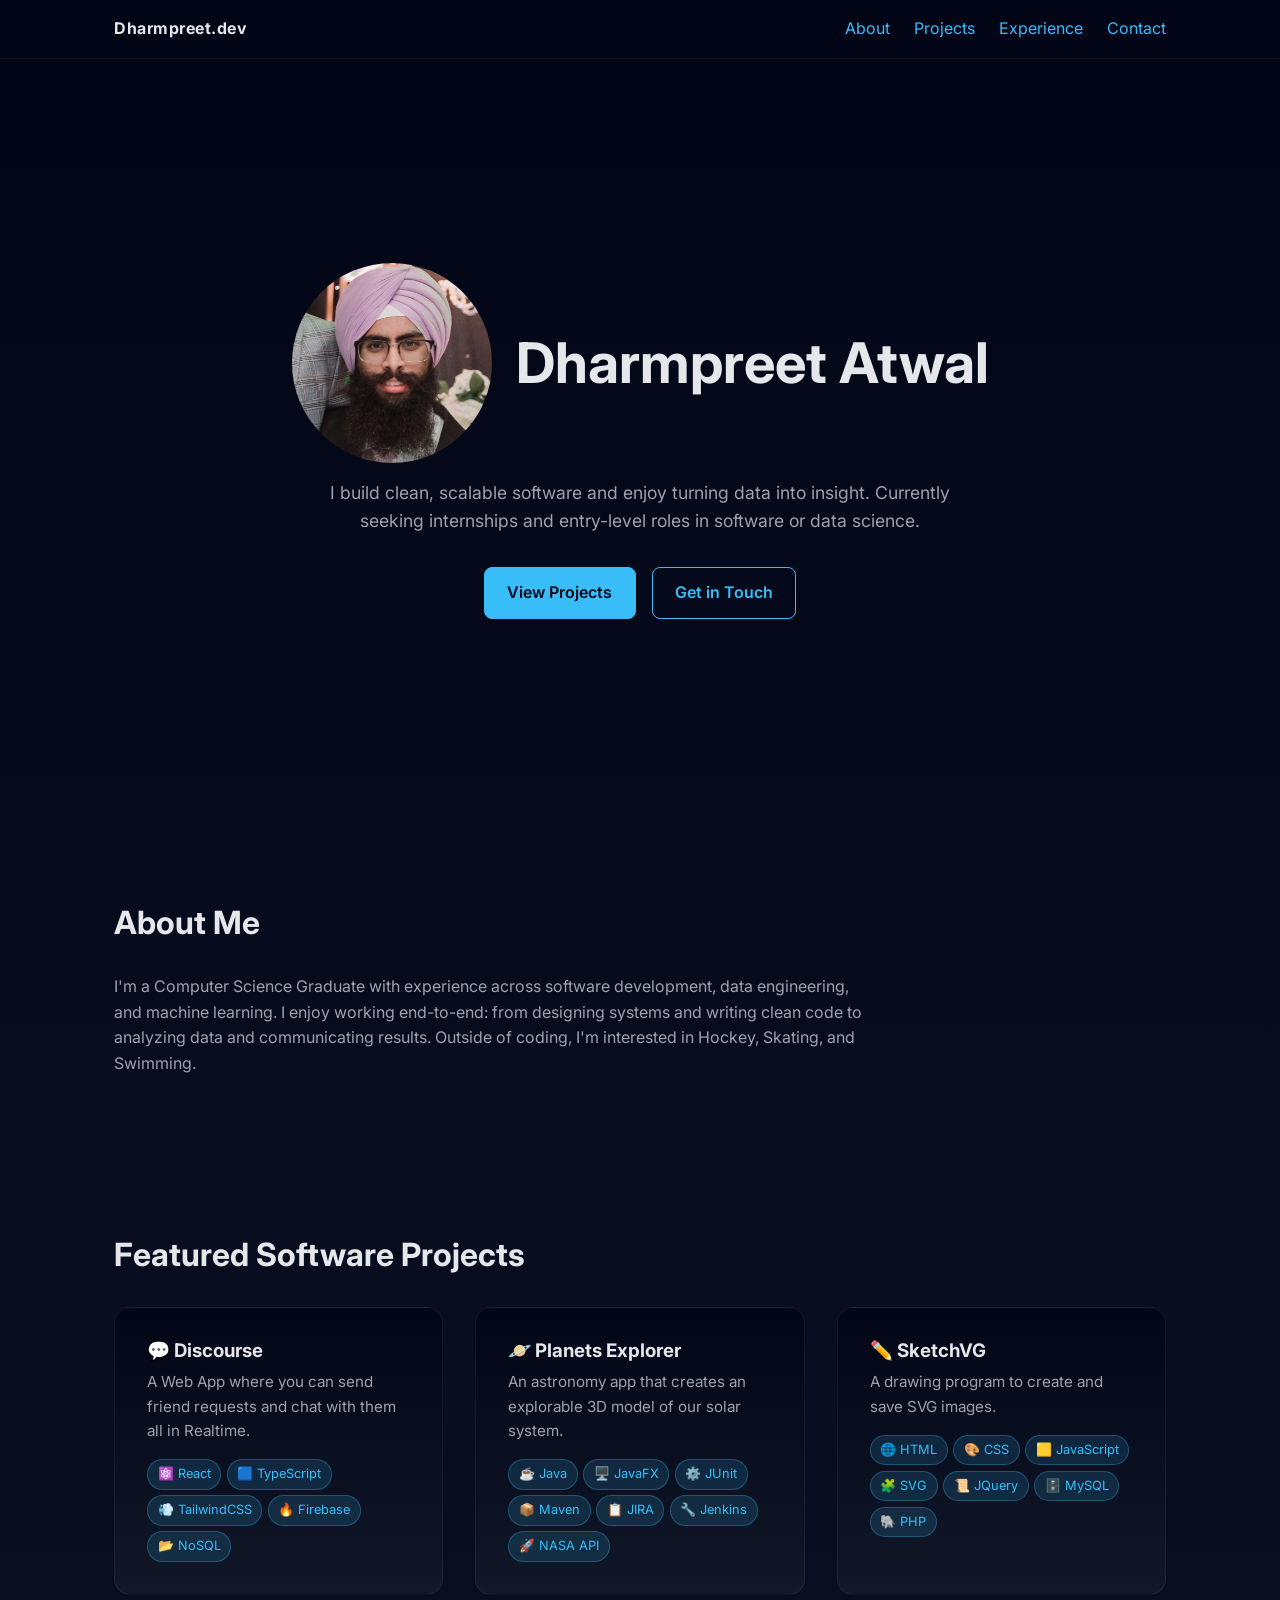
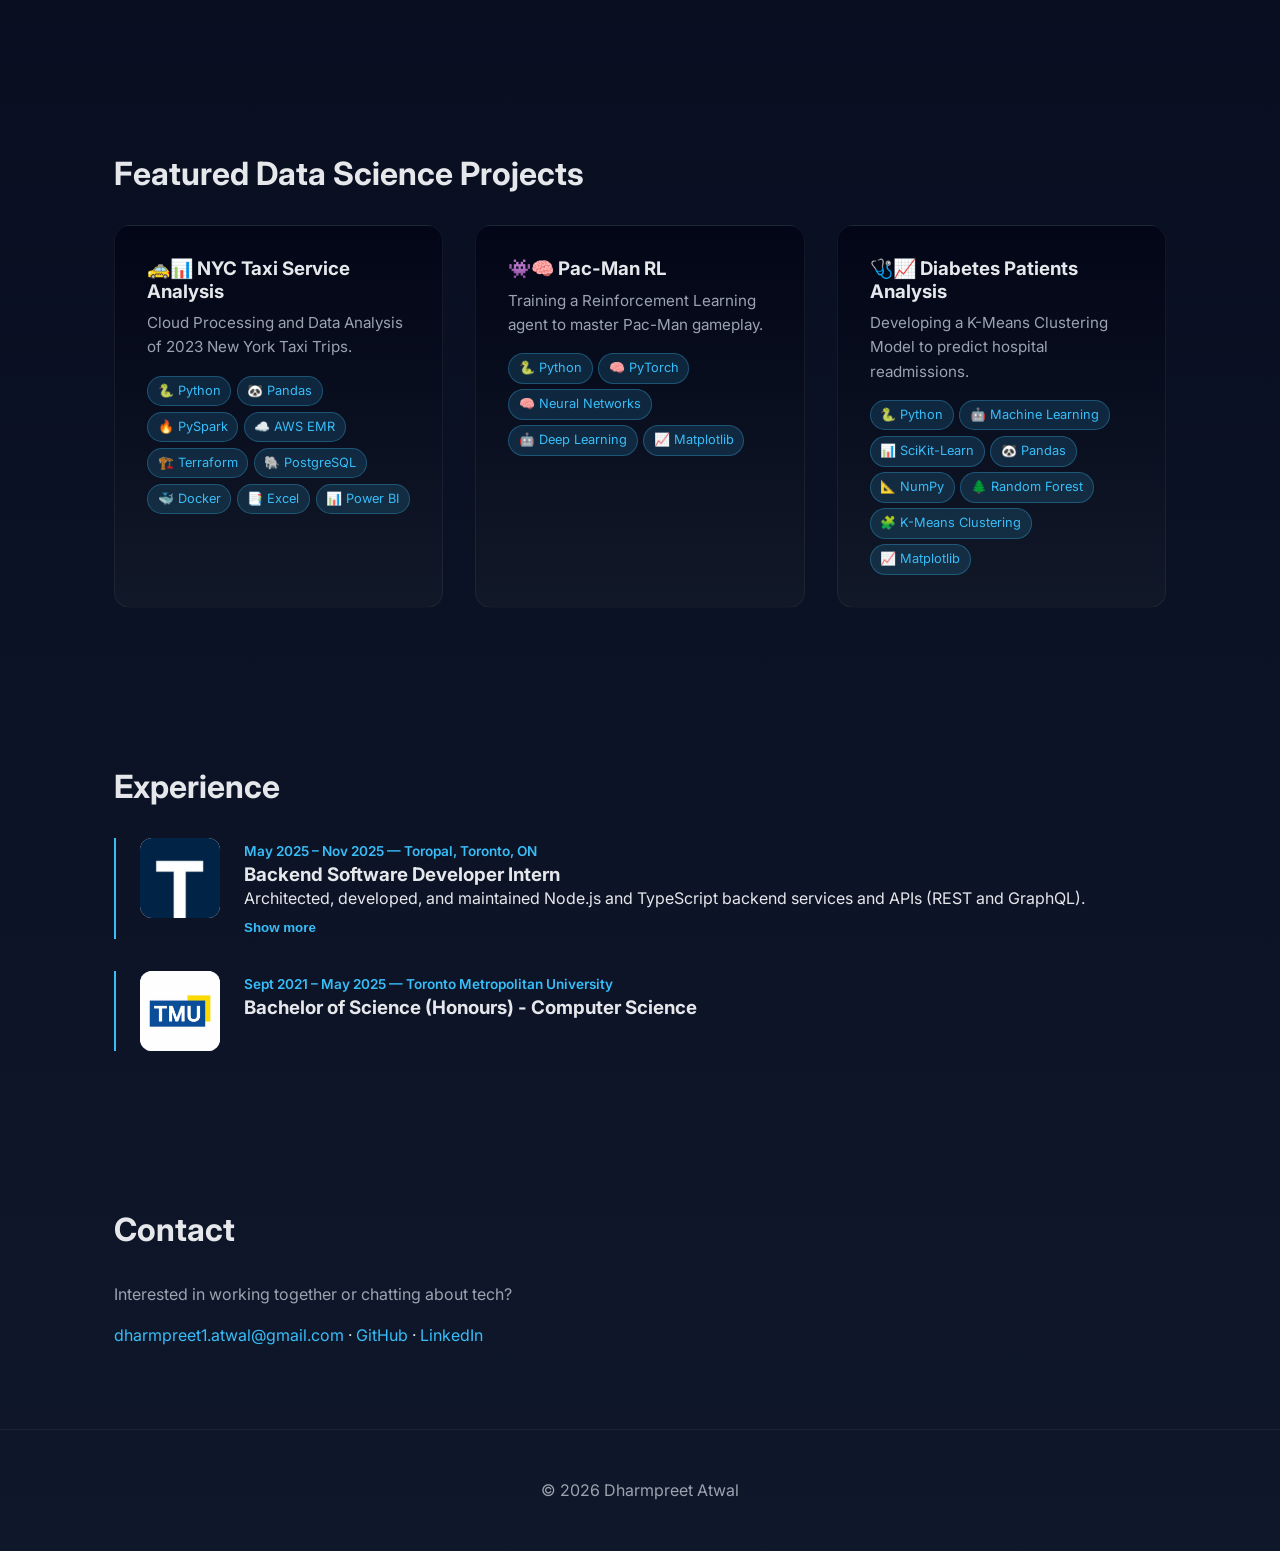
==== index.html @ 146b5bf4 "first commit" ====
<!DOCTYPE html>
<html lang="en">
<head>
  <meta charset="UTF-8" />
  <meta name="viewport" content="width=device-width, initial-scale=1.0" />
  <title>Dharmpreet Atwal | Software & Data Science Portfolio</title>
  <meta name="description" content="Computer Science portfolio showcasing software engineering and data science projects." />

  <!-- Google Font -->
  <link href="https://fonts.googleapis.com/css2?family=Inter:wght@300;400;600;700&display=swap" rel="stylesheet">
  <link rel="stylesheet" href="css/style.css">
  <link rel="shortcut icon" href="./favicon.ico" type="image/x-icon">
</head>
<body>

  <header>
    <nav>
      <div class="logo">Dharmpreet.dev</div>
      <ul>
        <li><a href="#about">About</a></li>
        <li><a href="#projects">Projects</a></li>
        <li><a href="#experience">Experience</a></li>
        <li><a href="#contact">Contact</a></li>
      </ul>
    </nav>
  </header>

  <main>

    <!-- Hero -->
    <section class="hero">
      <div class="reveal">
        <div class="hero-header">
          <img style="margin-bottom: 1rem;" src="assets/profile.jpg" alt="Dharmpreet Atwal" class="profile-image" />
          <h1>Dharmpreet Atwal</h1>
        </div>
        <p>
          I build clean, scalable software and enjoy turning data into insight.
          Currently seeking internships and entry-level roles in software or data science.
        </p>
        <div class="cta">
          <a class="btn primary" href="#projects">View Projects</a>
          <a class="btn" href="#contact">Get in Touch</a>
        </div>
      </div>
    </section>

    <!-- About -->
    <section id="about" class="reveal">
      <h2>About Me</h2>
      <p style="max-width: 750px; color: var(--muted)">
        I'm a Computer Science Graduate with experience across software development, data engineering, and machine learning.
        I enjoy working end-to-end: from designing systems and writing clean code to analyzing data and communicating results.
        Outside of coding, I'm interested in Hockey, Skating, and Swimming. 
      </p>
    </section>

    <!-- Software Projects -->
    <section id="projects" class="reveal">
      <h2>Featured Software Projects</h2>
      <div class="grid">
        <div class="card" onclick="window.location.href='https://discourse-e9aff.web.app/'">
          <h3>💬 Discourse</h3>
          <p>
            A Web App where you can send friend requests and chat with them all in Realtime. 
          </p>
          <div class="tags">
            <span class="tag">React</span>
            <span class="tag">TypeScript</span>
            <span class="tag">TailwindCSS</span>
            <span class="tag">Firebase</span>
            <span class="tag">NoSQL</span>
          </div>
        </div>

        <div class="card" onclick="window.location.href='./pages/planets-explorer.html'">
          <h3>🪐 Planets Explorer</h3>
          <p>
            An astronomy app that creates an explorable 3D model of our solar system.
          </p>
          <div class="tags">
            <span class="tag">Java</span>
            <span class="tag">JavaFX</span>
            <span class="tag">JUnit</span>
            <span class="tag">Maven</span>
            <span class="tag">JIRA</span>
            <span class="tag">Jenkins</span>
            <span class="tag">NASA API</span>
          </div>
        </div>

        <div class="card" onclick="window.location.href='https://sketch-1d5ihfvz2-dharmatwals-projects.vercel.app/'">
          <h3>✏️ SketchVG</h3>
          <p>
            A drawing program to create and save SVG images.
          </p>
          <div class="tags">
            <span class="tag">HTML</span>
            <span class="tag">CSS</span>
            <span class="tag">JavaScript</span>
            <span class="tag">SVG</span>
            <span class="tag">JQuery</span>
            <span class="tag">MySQL</span>
            <span class="tag">PHP</span>
          </div>
        </div>
      </div>
    </section>

    <!-- Data Science Projects -->
    <section id="projects" class="reveal">
      <h2>Featured Data Science Projects</h2>
      <div class="grid">
        <div class="card" onclick="window.location.href='./pages/nyc-taxi.html'">
          <h3>🚕📊 NYC Taxi Service Analysis</h3>
          <p>
            Cloud Processing and Data Analysis of 2023 New York Taxi Trips.  
          </p>
          <div class="tags">
            <span class="tag">Python</span>
            <span class="tag">Pandas</span>
            <span class="tag">PySpark</span>
            <span class="tag">AWS EMR</span>
            <span class="tag">Terraform</span>
            <span class="tag">PostgreSQL</span>
            <span class="tag">Docker</span>
            <span class="tag">Excel</span>
            <span class="tag">Power BI</span>
          </div>
        </div>

        <div class="card" onclick="window.location.href='./pages/pacman.html'">
          <h3>👾🧠 Pac-Man RL</h3>
          <p>
            Training a Reinforcement Learning agent to master Pac-Man gameplay.
          </p>
          <div class="tags">
            <span class="tag">Python</span>
            <span class="tag">PyTorch</span>
            <span class="tag">Neural Networks</span>
            <span class="tag">Deep Learning</span>
            <span class="tag">Matplotlib</span>
          </div>
        </div>

        
        <div class="card" onclick="window.location.href='./pages/diabetes.html'">
          <h3>🩺📈 Diabetes Patients Analysis</h3>
          <p>
            Developing a K-Means Clustering Model to predict hospital readmissions.  
          </p>
          <div class="tags">
            <span class="tag">Python</span>
            <span class="tag"> Machine Learning </span>
            <span class="tag"> SciKit-Learn </span>
            <span class="tag">Pandas</span>
            <span class="tag">NumPy</span>
            <span class="tag">Random Forest</span>
            <span class="tag">K-Means Clustering</span>
            <span class="tag">Matplotlib</span>
          </div>
        </div>
      </div>
    </section>

    <!-- Experience -->
    <section id="experience" class="reveal">
      <h2>Experience</h2>
      <div class="timeline">
        <div class="timeline-item">
          <div class="timeline-content">
            <img src="assets/toropal_logo.jpg" alt="Toropal logo" class="timeline-image" />

            <div class="timeline-text">
              <span>May 2025 – Nov 2025 — Toropal, Toronto, ON</span>
              <h3>Backend Software Developer Intern</h3>
              <p>
                Architected, developed, and maintained Node.js and TypeScript backend services and APIs (REST and GraphQL).
              </p>

              <button class="show-more-btn">Show more</button>

              <ul class="experience-details">
                <li>Collaborated on System Design and architecture, including defining Microservices, event-driven components, and scaling strategies</li>
                <li>Designed and optimized PostgreSQL database schemas for reliability, performance, and maintainability</li>
                <li>Implemented authentication, authorization, and security best practices in the Express.js framework</li>
                <li>Wrote comprehensive unit, integration, and end-to-end tests; championed test-driven development and participated actively in peer Code Reviews</li>
                <li>Diagnosed and resolved bugs, performance bottlenecks, and security vulnerabilities; conducted root-cause analysis and post-mortems</li>
                <li>Set up and maintained CI/CD pipelines, automated deployments, and Infrastructure-As-Code</li>
                <li>Monitored application health and observability using logging, metrics, and tracing tools; established alerts and SLIs/SLOs</li>
                <li>Created and maintained up-to-date documentation of services, endpoints, system designs, and release notes</li>
                <li>Planned and executed data migrations, schema changes, and dependency upgrades with minimal downtime</li>
                <li>Led and contributed to technical design sessions</li>
              </ul>
            </div>
          </div>
        </div>


        <div class="timeline-item">
          <div class="timeline-content">
            <img src="assets/tmu-logo.jpg" alt="Toropal logo" class="timeline-image" />

            <div class="timeline-text">
              <span>Sept 2021 – May 2025 — Toronto Metropolitan University</span>
              <h3>Bachelor of Science (Honours) - Computer Science </h3>
            </div>
          </div>
        </div>
      </div>
    </section>

    <!-- Contact -->
    <section id="contact" class="reveal">
      <h2>Contact</h2>
      <p style="color: var(--muted)">Interested in working together or chatting about tech?</p>
      <p style="margin-top: 1rem">
        <a href="mailto:dharmpreet1.atwal@gmail.com">dharmpreet1.atwal@gmail.com</a> ·
        <a href="https://github.com/DharmpreetAtwal" target="_blank">GitHub</a> ·
        <a href="https://www.linkedin.com/in/dharmpreet-atwal-04a757250/" target="_blank">LinkedIn</a>
      </p>
    </section>

  </main>

  <footer>
    <p>© 2026 Dharmpreet Atwal </p>
  </footer>

  <script src="./index.js"></script>

</body>
</html>
---- css/style.css ----
:root {
    --bg: #0f172a;            /* slate-900 */
    --card: #111827;          /* gray-900 */
    --text: #e5e7eb;          /* gray-200 */
    --muted: #9ca3af;         /* gray-400 */
    --accent: #38bdf8;        /* sky-400 */
    --accent-dark: #0284c7;   /* sky-600 */
}

* {
    box-sizing: border-box;
    margin: 0;
    padding: 0;
}

html {
    scroll-behavior: smooth;
}

body {
    font-family: 'Inter', sans-serif;
    background: linear-gradient(180deg, #020617, var(--bg));
    color: var(--text);
    line-height: 1.6;
}

a {
    color: var(--accent);
    text-decoration: none;
}

a:hover {
    color: var(--accent-dark);
}

/* ---------- Layout ---------- */

header {
    position: sticky;
    top: 0;
    z-index: 100;
    background: rgba(2, 6, 23, 0.85);
    backdrop-filter: blur(10px);
    border-bottom: 1px solid rgba(255, 255, 255, 0.05);
}

nav {
    max-width: 1100px;
    margin: auto;
    padding: 1rem 1.5rem;
    display: flex;
    justify-content: space-between;
    align-items: center;
}

nav .logo {
    font-weight: 700;
    letter-spacing: 0.5px;
}

nav ul {
    list-style: none;
    display: flex;
    gap: 1.5rem;
}

section {
    max-width: 1100px;
    margin: auto;
    padding: 5rem 1.5rem;
}

h1, h2, h3 {
    line-height: 1.2;
}

h2 {
    font-size: 2rem;
    margin-bottom: 2rem;
}

/* ---------- Hero ---------- */

.hero {
    min-height: 85vh;
    display: grid;
    place-items: center;
    text-align: center;
}

.hero h1 {
    font-size: clamp(2.5rem, 5vw, 3.5rem);
    margin-bottom: 1rem;
}

.hero p {
    max-width: 650px;
    margin: auto;
    color: var(--muted);
    font-size: 1.1rem;
}

.hero .cta {
    margin-top: 2rem;
    display: flex;
    justify-content: center;
    gap: 1rem;
    flex-wrap: wrap;
}

.btn {
    padding: 0.75rem 1.4rem;
    border-radius: 8px;
    font-weight: 600;
    border: 1px solid var(--accent);
    background: transparent;
    color: var(--accent);
    transition: all 0.25s ease;
}

.btn.primary {
    background: var(--accent);
    color: #020617;
}

.btn:hover {
    transform: translateY(-2px);
    box-shadow: 0 10px 25px rgba(56, 189, 248, 0.25);
}

.hero-header {
  display: flex;
  align-items: center;
  gap: 1.5rem;
  justify-content: center;
}

.profile-image {
  width: 200px;
  height: 200px;
  border-radius: 50%;
  object-fit: cover;
  flex-shrink: 0;
}

/* ---------- Cards ---------- */

.grid {
    display: grid;
    grid-template-columns: repeat(auto-fit, minmax(280px, 1fr));
    gap: 2rem;
}

.card {
    background: linear-gradient(180deg, #020617, var(--card));
    border: 1px solid rgba(255, 255, 255, 0.06);
    border-radius: 16px;
    padding: 2rem;
    transition: transform 0.25s ease, box-shadow 0.25s ease;
    cursor: pointer;
}

.card:hover {
    transform: translateY(-6px);
    box-shadow: 0 25px 40px rgba(0, 0, 0, 0.45);
}

.card h3 {
    margin-bottom: 0.5rem;
}

.card p {
    color: var(--muted);
    font-size: 0.95rem;
}

.tags {
    margin-top: 1rem;
    display: inline-flex;
    flex-wrap: wrap;
    align-items: center;
    gap: 0.35rem;
}

.tag {
    font-size: 0.8rem;
    padding: 0.25rem 0.6rem;
    border-radius: 999px;
    background: rgba(56, 189, 248, 0.15);
    color: var(--accent);
    border: 1px solid rgba(56, 189, 248, 0.3);
}

/* ---------- Timeline ---------- */

.timeline {
    display: grid;
    gap: 2rem;
}

.timeline-item {
    padding-left: 1.5rem;
    border-left: 2px solid var(--accent);
}

.timeline-item span {
    font-size: 0.85rem;
    color: var(--accent);
    font-weight: 600;
}

.timeline-content {
  display: flex;
  gap: 1.5rem;
  align-items: flex-start;
}

.timeline-image {
  width: 80px;
  height: 80px;
  object-fit: contain;
  border-radius: 12px;
  background: #fff;
}

.timeline-text {
  flex: 1;
}

.show-more-btn {
  margin-top: 0.5rem;
  background: none;
  border: none;
  color: var(--accent);
  font-weight: 600;
  cursor: pointer;
  padding: 0;
}

.show-more-btn:hover {
  text-decoration: underline;
}

.experience-details {
  margin-top: 0.75rem;
  padding-left: 1.25rem;
  color: var(--muted);
  display: none;
}

.experience-details li {
  margin-bottom: 0.4rem;
}

/* ---------- Footer ---------- */

footer {
    border-top: 1px solid rgba(255, 255, 255, 0.05);
    padding: 3rem 1.5rem;
    text-align: center;
    color: var(--muted);
}

/* ---------- Animations ---------- */

.reveal {
    opacity: 0;
    transform: translateY(30px);
    transition: all 1.6s ease;
}

.reveal.visible {
    opacity: 1;
    transform: translateY(0);
}
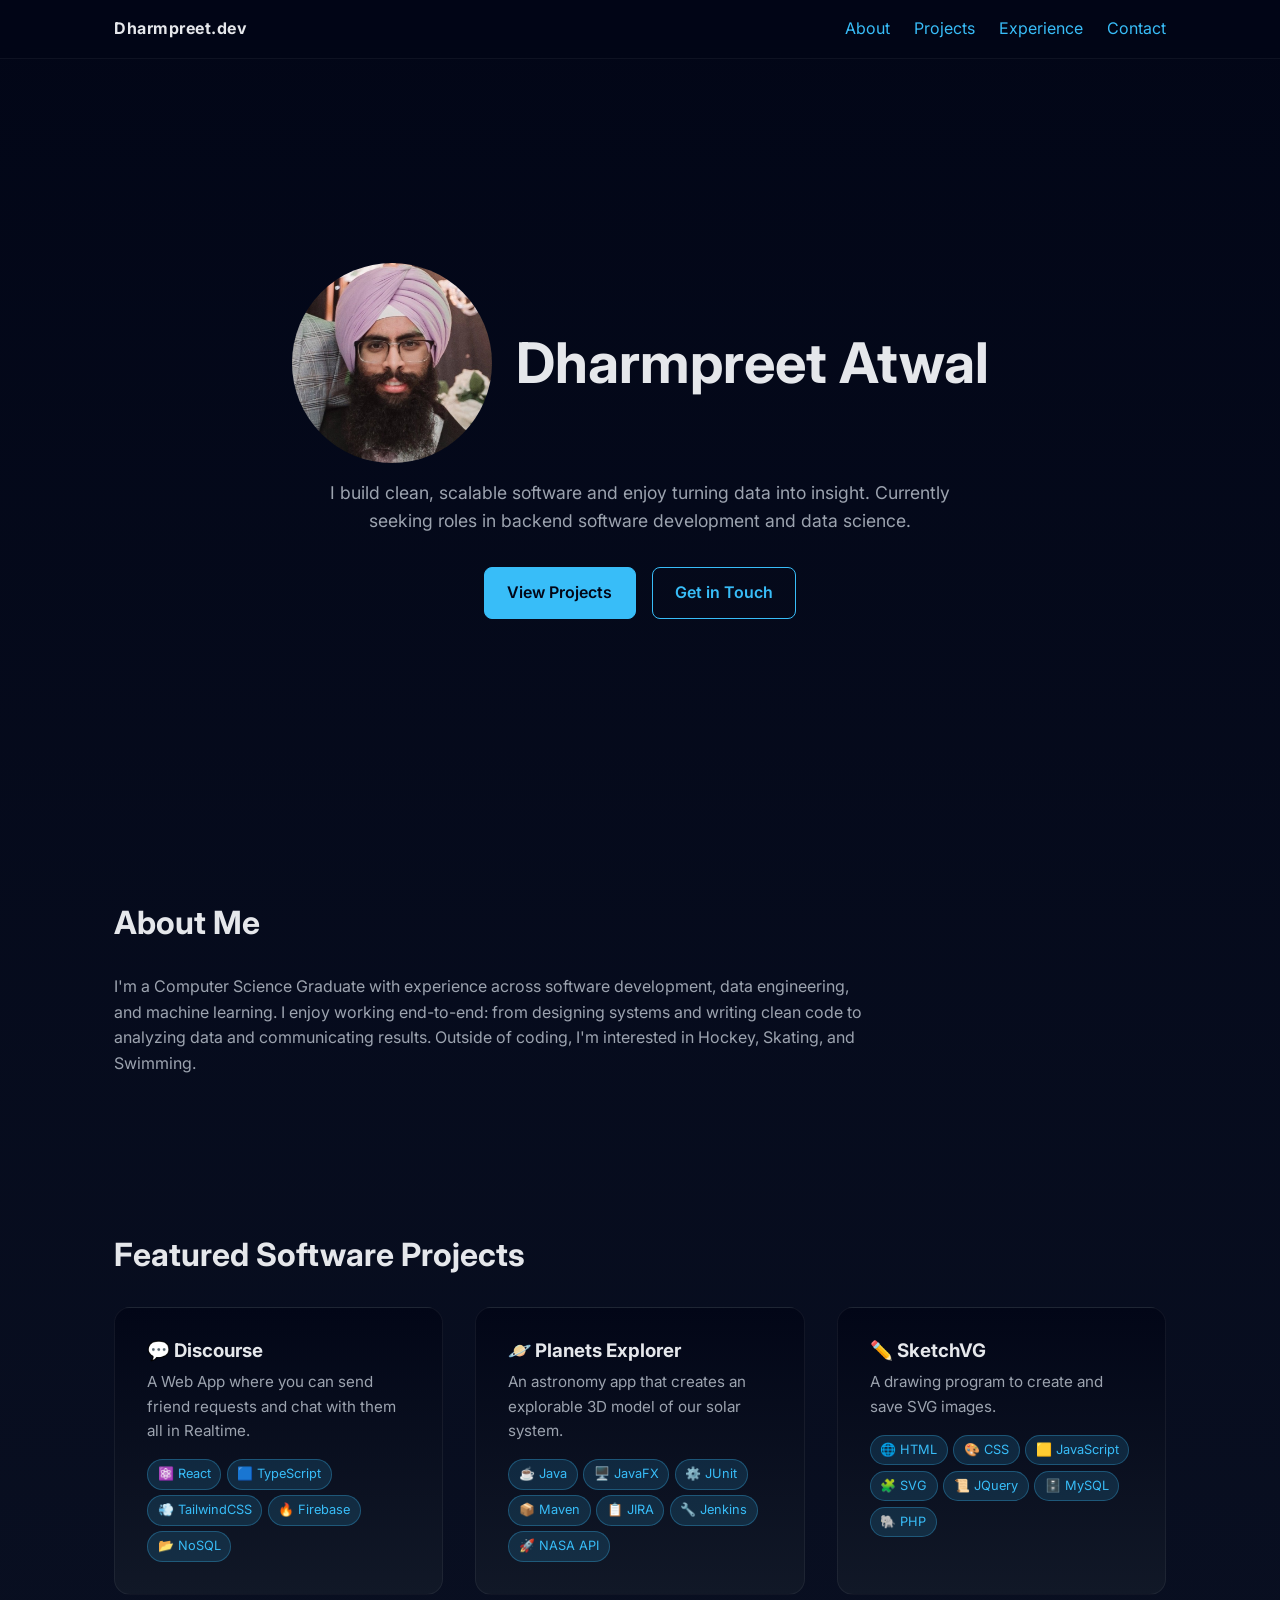
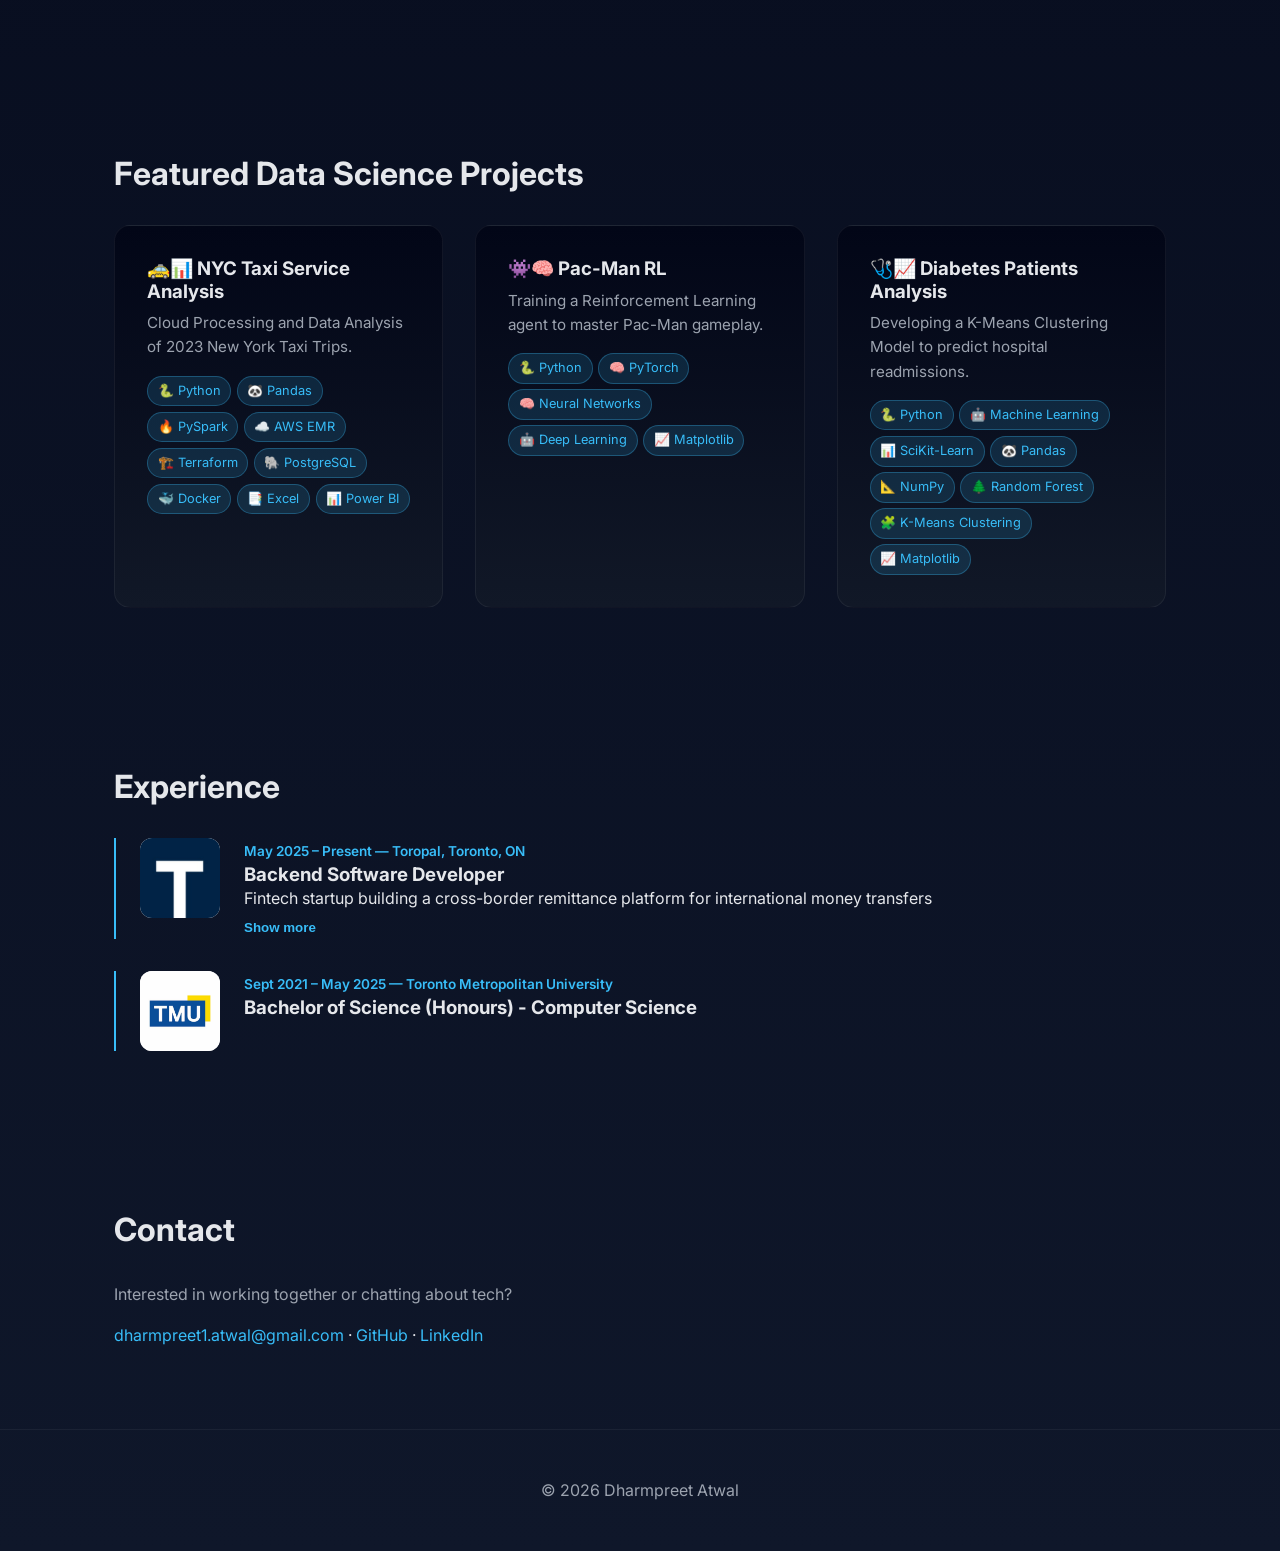
==== commit 97876ebd: "- Updated experience" ====
--- a/index.html
+++ b/index.html
@@ -36,7 +36,7 @@
         </div>
         <p>
           I build clean, scalable software and enjoy turning data into insight.
-          Currently seeking internships and entry-level roles in software or data science.
+          Currently seeking roles in backend software development and data science.
         </p>
         <div class="cta">
           <a class="btn primary" href="#projects">View Projects</a>
@@ -170,27 +170,22 @@
         <div class="timeline-item">
           <div class="timeline-content">
             <img src="assets/toropal_logo.jpg" alt="Toropal logo" class="timeline-image" />
-
             <div class="timeline-text">
-              <span>May 2025 – Nov 2025 — Toropal, Toronto, ON</span>
-              <h3>Backend Software Developer Intern</h3>
+              <span>May 2025 – Present — Toropal, Toronto, ON</span>
+              <h3>Backend Software Developer</h3>
               <p>
-                Architected, developed, and maintained Node.js and TypeScript backend services and APIs (REST and GraphQL).
+                Fintech startup building a cross-border remittance platform for international money transfers
               </p>
-
               <button class="show-more-btn">Show more</button>
-
               <ul class="experience-details">
-                <li>Collaborated on System Design and architecture, including defining Microservices, event-driven components, and scaling strategies</li>
-                <li>Designed and optimized PostgreSQL database schemas for reliability, performance, and maintainability</li>
-                <li>Implemented authentication, authorization, and security best practices in the Express.js framework</li>
-                <li>Wrote comprehensive unit, integration, and end-to-end tests; championed test-driven development and participated actively in peer Code Reviews</li>
-                <li>Diagnosed and resolved bugs, performance bottlenecks, and security vulnerabilities; conducted root-cause analysis and post-mortems</li>
-                <li>Set up and maintained CI/CD pipelines, automated deployments, and Infrastructure-As-Code</li>
-                <li>Monitored application health and observability using logging, metrics, and tracing tools; established alerts and SLIs/SLOs</li>
-                <li>Created and maintained up-to-date documentation of services, endpoints, system designs, and release notes</li>
-                <li>Planned and executed data migrations, schema changes, and dependency upgrades with minimal downtime</li>
-                <li>Led and contributed to technical design sessions</li>
+                <li>Architected and maintained Node.js/TypeScript microservices exposing REST and GraphQL APIs, delivering features across multiple sprints against defined milestones.</li>
+                <li>Collaborated on system design and event-driven architecture decisions, contributing to scalability and reliability improvements across services</li>
+                <li>Designed and optimized PostgreSQL schemas and query patterns for remittance transaction records, improving query performance and supporting zero-downtime schema migrations</li>
+                <li>Implemented authentication, authorization, and security hardening in Express.js for financial transaction flows, following OWASP best practices</li>
+                <li>Achieved high test coverage through unit, integration, and E2E testing, driving adoption of TDD practices</li>
+                <li>Built and maintained CI/CD pipelines and Infrastructure-as-Code to streamline automated deployments across environments</li>
+                <li>Established logging, distributed tracing, and alerting pipelines with defined SLIs/SLOs to ensure reliability and visibility across remittance payment flows</li>
+                <li>Contributed to technical design sessions, producing clear documentation of services, endpoints, and architecture</li>
               </ul>
             </div>
           </div>
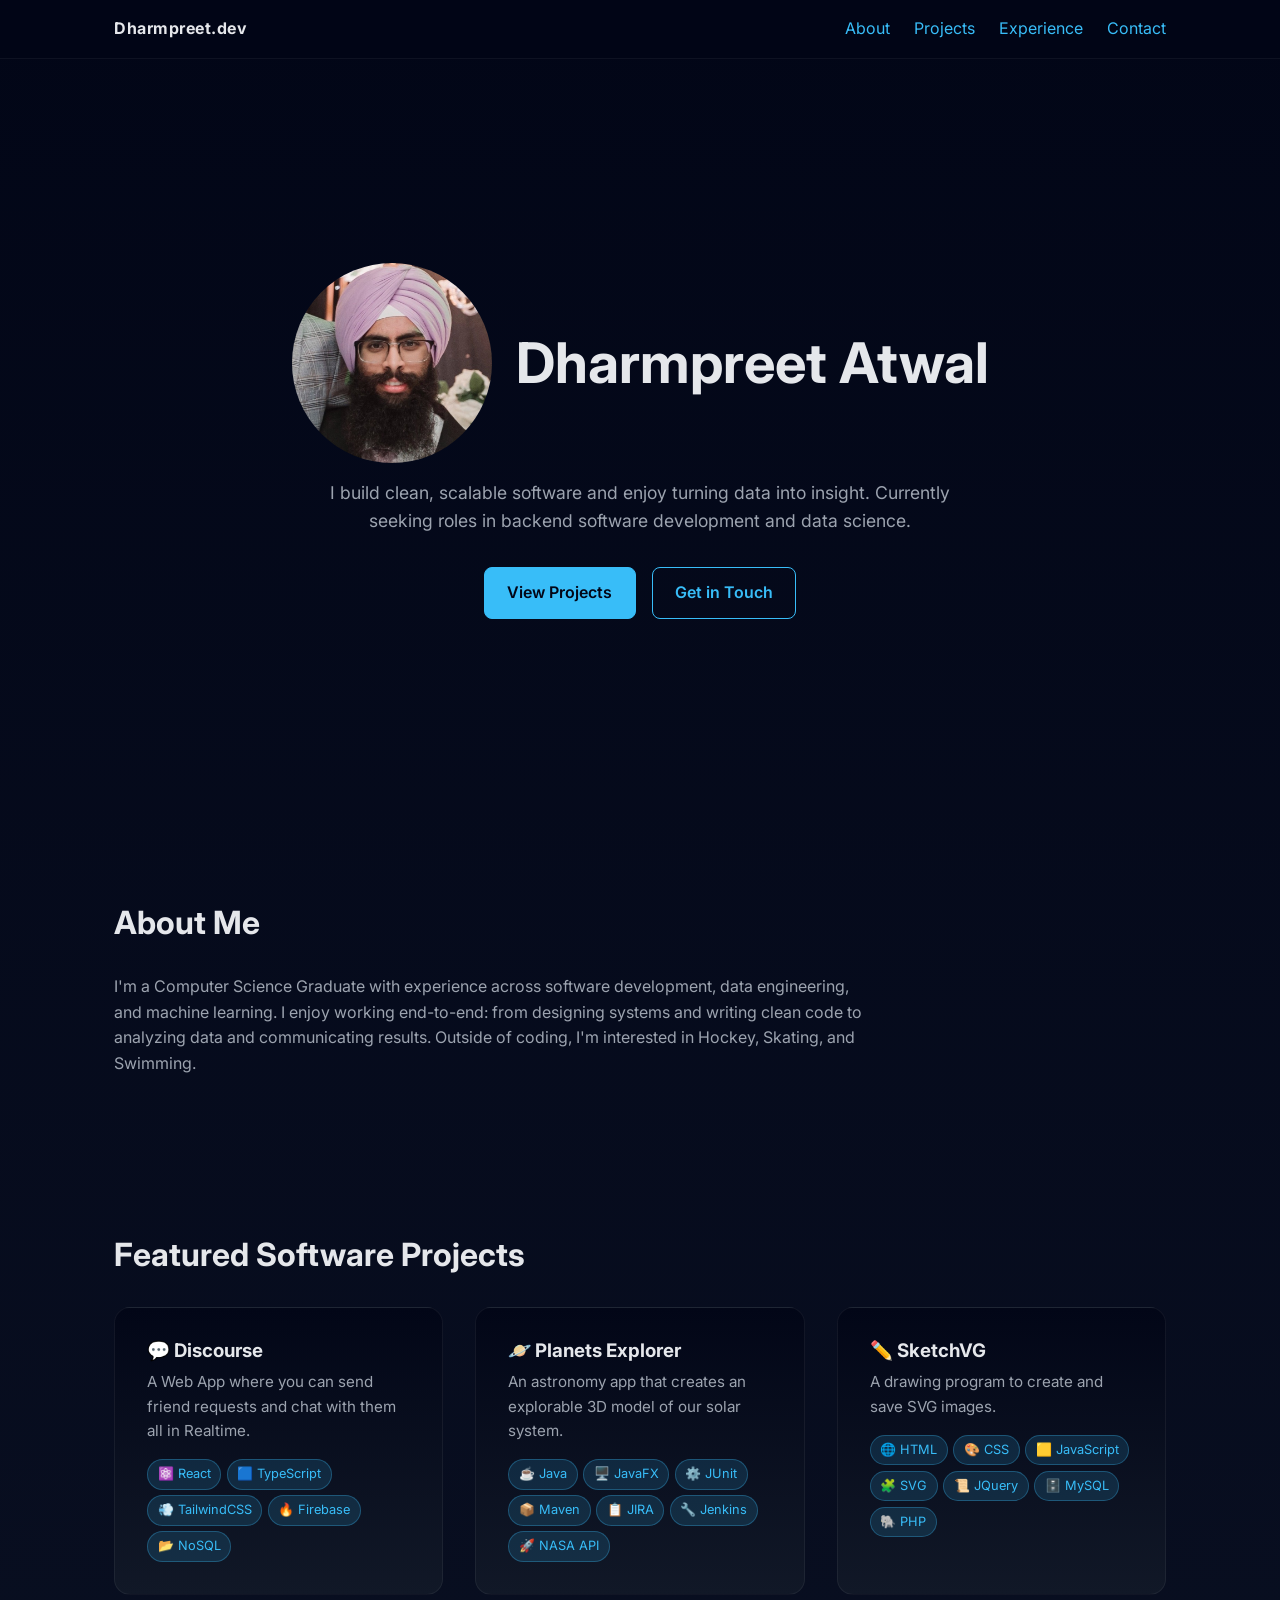
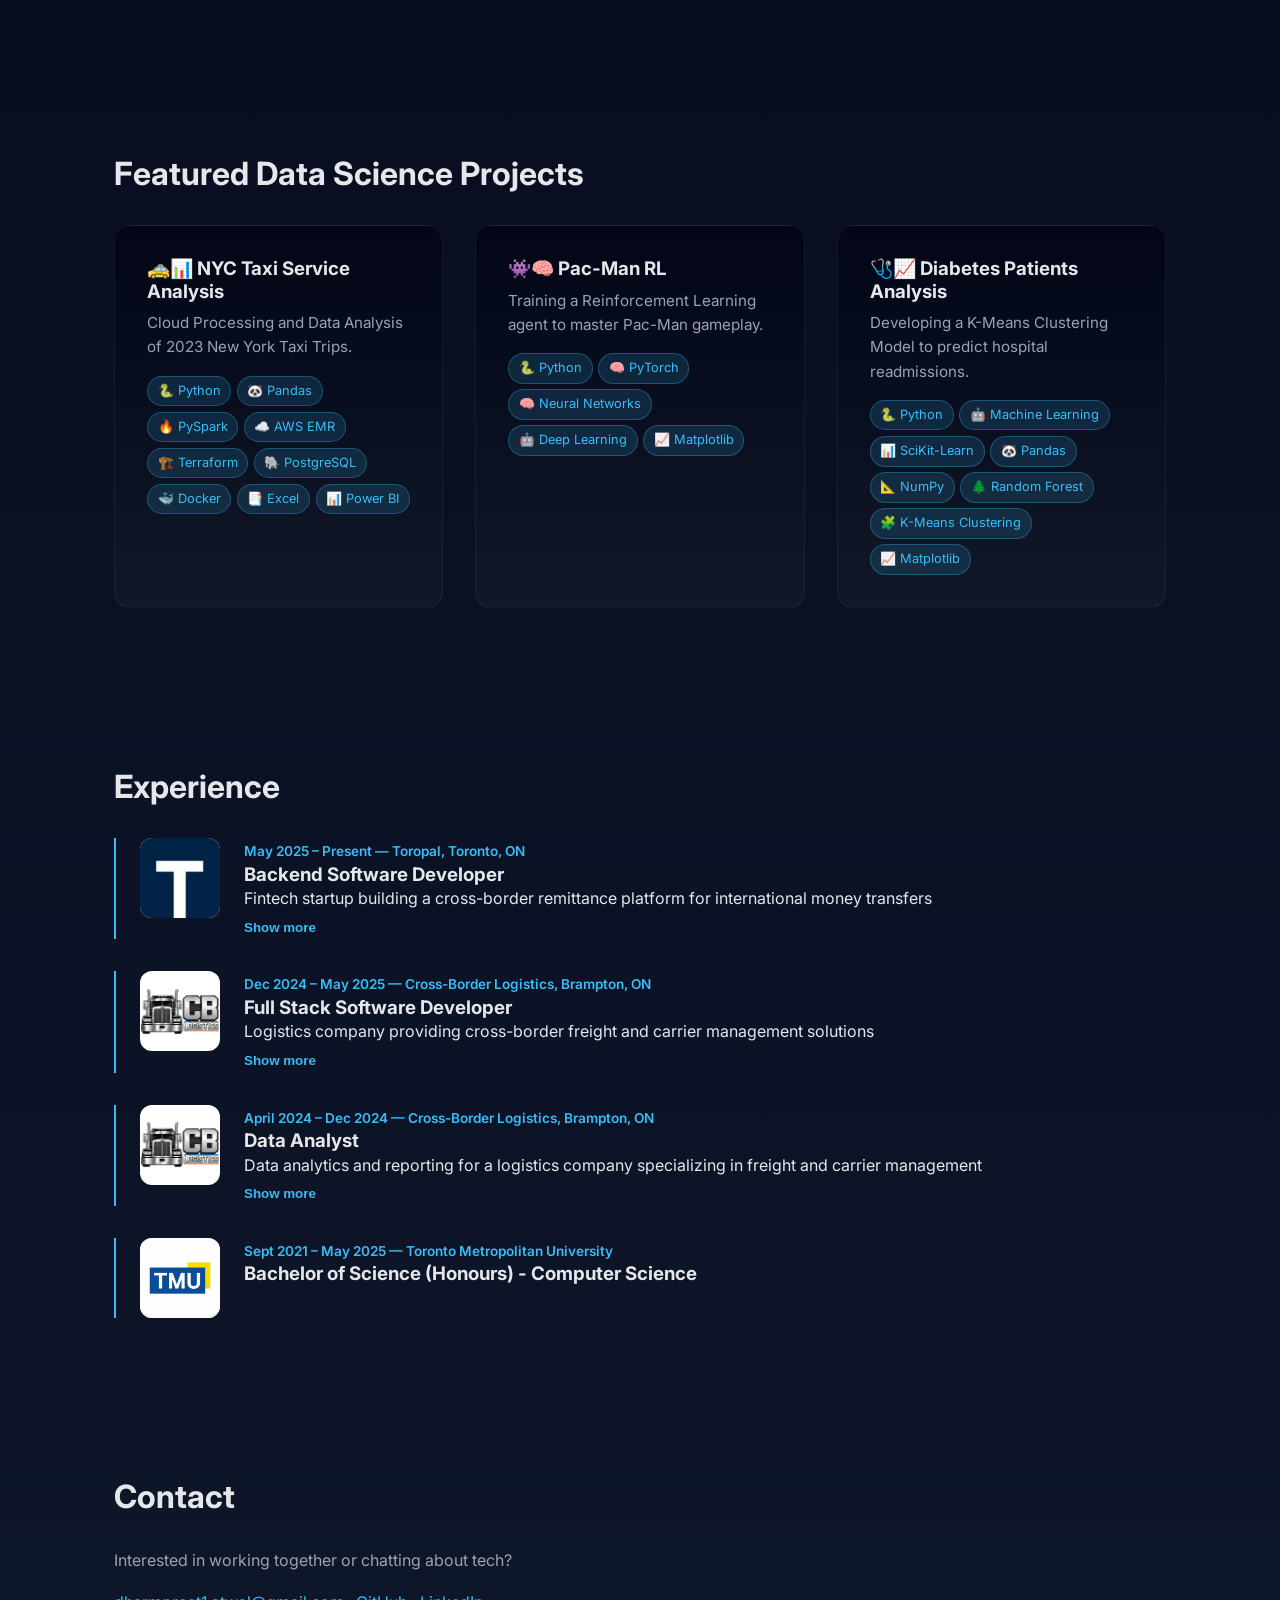
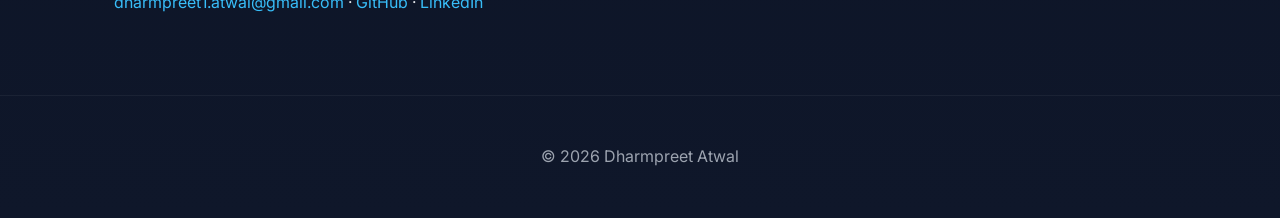
==== commit 0571bde9: "- Added CB logistics" ====
--- a/index.html
+++ b/index.html
@@ -165,45 +165,82 @@
 
     <!-- Experience -->
     <section id="experience" class="reveal">
-      <h2>Experience</h2>
-      <div class="timeline">
-        <div class="timeline-item">
-          <div class="timeline-content">
-            <img src="assets/toropal_logo.jpg" alt="Toropal logo" class="timeline-image" />
-            <div class="timeline-text">
-              <span>May 2025 – Present — Toropal, Toronto, ON</span>
-              <h3>Backend Software Developer</h3>
-              <p>
-                Fintech startup building a cross-border remittance platform for international money transfers
-              </p>
-              <button class="show-more-btn">Show more</button>
-              <ul class="experience-details">
-                <li>Architected and maintained Node.js/TypeScript microservices exposing REST and GraphQL APIs, delivering features across multiple sprints against defined milestones.</li>
-                <li>Collaborated on system design and event-driven architecture decisions, contributing to scalability and reliability improvements across services</li>
-                <li>Designed and optimized PostgreSQL schemas and query patterns for remittance transaction records, improving query performance and supporting zero-downtime schema migrations</li>
-                <li>Implemented authentication, authorization, and security hardening in Express.js for financial transaction flows, following OWASP best practices</li>
-                <li>Achieved high test coverage through unit, integration, and E2E testing, driving adoption of TDD practices</li>
-                <li>Built and maintained CI/CD pipelines and Infrastructure-as-Code to streamline automated deployments across environments</li>
-                <li>Established logging, distributed tracing, and alerting pipelines with defined SLIs/SLOs to ensure reliability and visibility across remittance payment flows</li>
-                <li>Contributed to technical design sessions, producing clear documentation of services, endpoints, and architecture</li>
-              </ul>
-            </div>
-          </div>
-        </div>
-
-
-        <div class="timeline-item">
-          <div class="timeline-content">
-            <img src="assets/tmu-logo.jpg" alt="Toropal logo" class="timeline-image" />
-
-            <div class="timeline-text">
-              <span>Sept 2021 – May 2025 — Toronto Metropolitan University</span>
-              <h3>Bachelor of Science (Honours) - Computer Science </h3>
-            </div>
-          </div>
-        </div>
-      </div>
-    </section>
+    <h2>Experience</h2>
+    <div class="timeline">
+      <div class="timeline-item">
+        <div class="timeline-content">
+          <img src="assets/toropal_logo.jpg" alt="Toropal logo" class="timeline-image" />
+          <div class="timeline-text">
+            <span>May 2025 – Present — Toropal, Toronto, ON</span>
+            <h3>Backend Software Developer</h3>
+            <p>
+              Fintech startup building a cross-border remittance platform for international money transfers
+            </p>
+            <button class="show-more-btn">Show more</button>
+            <ul class="experience-details">
+              <li>Architected and maintained Node.js/TypeScript microservices exposing REST and GraphQL APIs, delivering features across multiple sprints against defined milestones.</li>
+              <li>Collaborated on system design and event-driven architecture decisions, contributing to scalability and reliability improvements across services</li>
+              <li>Designed and optimized PostgreSQL schemas and query patterns for remittance transaction records, improving query performance and supporting zero-downtime schema migrations</li>
+              <li>Implemented authentication, authorization, and security hardening in Express.js for financial transaction flows, following OWASP best practices</li>
+              <li>Achieved high test coverage through unit, integration, and E2E testing, driving adoption of TDD practices</li>
+              <li>Built and maintained CI/CD pipelines and Infrastructure-as-Code to streamline automated deployments across environments</li>
+              <li>Established logging, distributed tracing, and alerting pipelines with defined SLIs/SLOs to ensure reliability and visibility across remittance payment flows</li>
+              <li>Contributed to technical design sessions, producing clear documentation of services, endpoints, and architecture</li>
+            </ul>
+          </div>
+        </div>
+      </div>
+
+      <div class="timeline-item">
+        <div class="timeline-content">
+          <img src="assets/cb-logistics-truck-logo.png" alt="Cross-Border Logistics logo" class="timeline-image" />
+          <div class="timeline-text">
+            <span>Dec 2024 – May 2025 — Cross-Border Logistics, Brampton, ON</span>
+            <h3>Full Stack Software Developer</h3>
+            <p>
+              Logistics company providing cross-border freight and carrier management solutions
+            </p>
+            <button class="show-more-btn">Show more</button>
+            <ul class="experience-details">
+              <li>Designed and developed a responsive company website using JavaScript, CSS, and React, partnering with stakeholders to deliver features aligned with business goals</li>
+              <li>Architected a MySQL database to manage carrier partnerships and customer quote data, supporting 1,000+ clients</li>
+              <li>Automated invoice generation and other business workflows using Python and PowerShell scripting, reducing manual processing time by 20+ hours per week</li>
+            </ul>
+          </div>
+        </div>
+      </div>
+
+      <div class="timeline-item">
+        <div class="timeline-content">
+          <img src="assets/cb-logistics-truck-logo.png" alt="Cross-Border Logistics logo" class="timeline-image" />
+          <div class="timeline-text">
+            <span>April 2024 – Dec 2024 — Cross-Border Logistics, Brampton, ON</span>
+            <h3>Data Analyst</h3>
+            <p>
+              Data analytics and reporting for a logistics company specializing in freight and carrier management
+            </p>
+            <button class="show-more-btn">Show more</button>
+            <ul class="experience-details">
+              <li>Queried and transformed large datasets using SQL and Python (pandas, NumPy), uncovering trends that informed strategic business decisions</li>
+              <li>Built dashboards and reports in Power BI, enabling stakeholders to monitor KPIs and reducing ad-hoc reporting requests</li>
+              <li>Conducted statistical analysis and A/B testing to evaluate the impact of operational changes, driving a 15% improvement in process efficiency</li>
+              <li>Automated data extraction, cleaning, and validation pipelines using Python and Excel (VLOOKUPs, pivot tables, macros), saving 10+ hours of manual work per week</li>
+            </ul>
+          </div>
+        </div>
+      </div>
+
+      <div class="timeline-item">
+        <div class="timeline-content">
+          <img src="assets/tmu-logo.jpg" alt="TMU logo" class="timeline-image" />
+          <div class="timeline-text">
+            <span>Sept 2021 – May 2025 — Toronto Metropolitan University</span>
+            <h3>Bachelor of Science (Honours) - Computer Science</h3>
+          </div>
+        </div>
+      </div>
+    </div>
+  </section>
 
     <!-- Contact -->
     <section id="contact" class="reveal">
